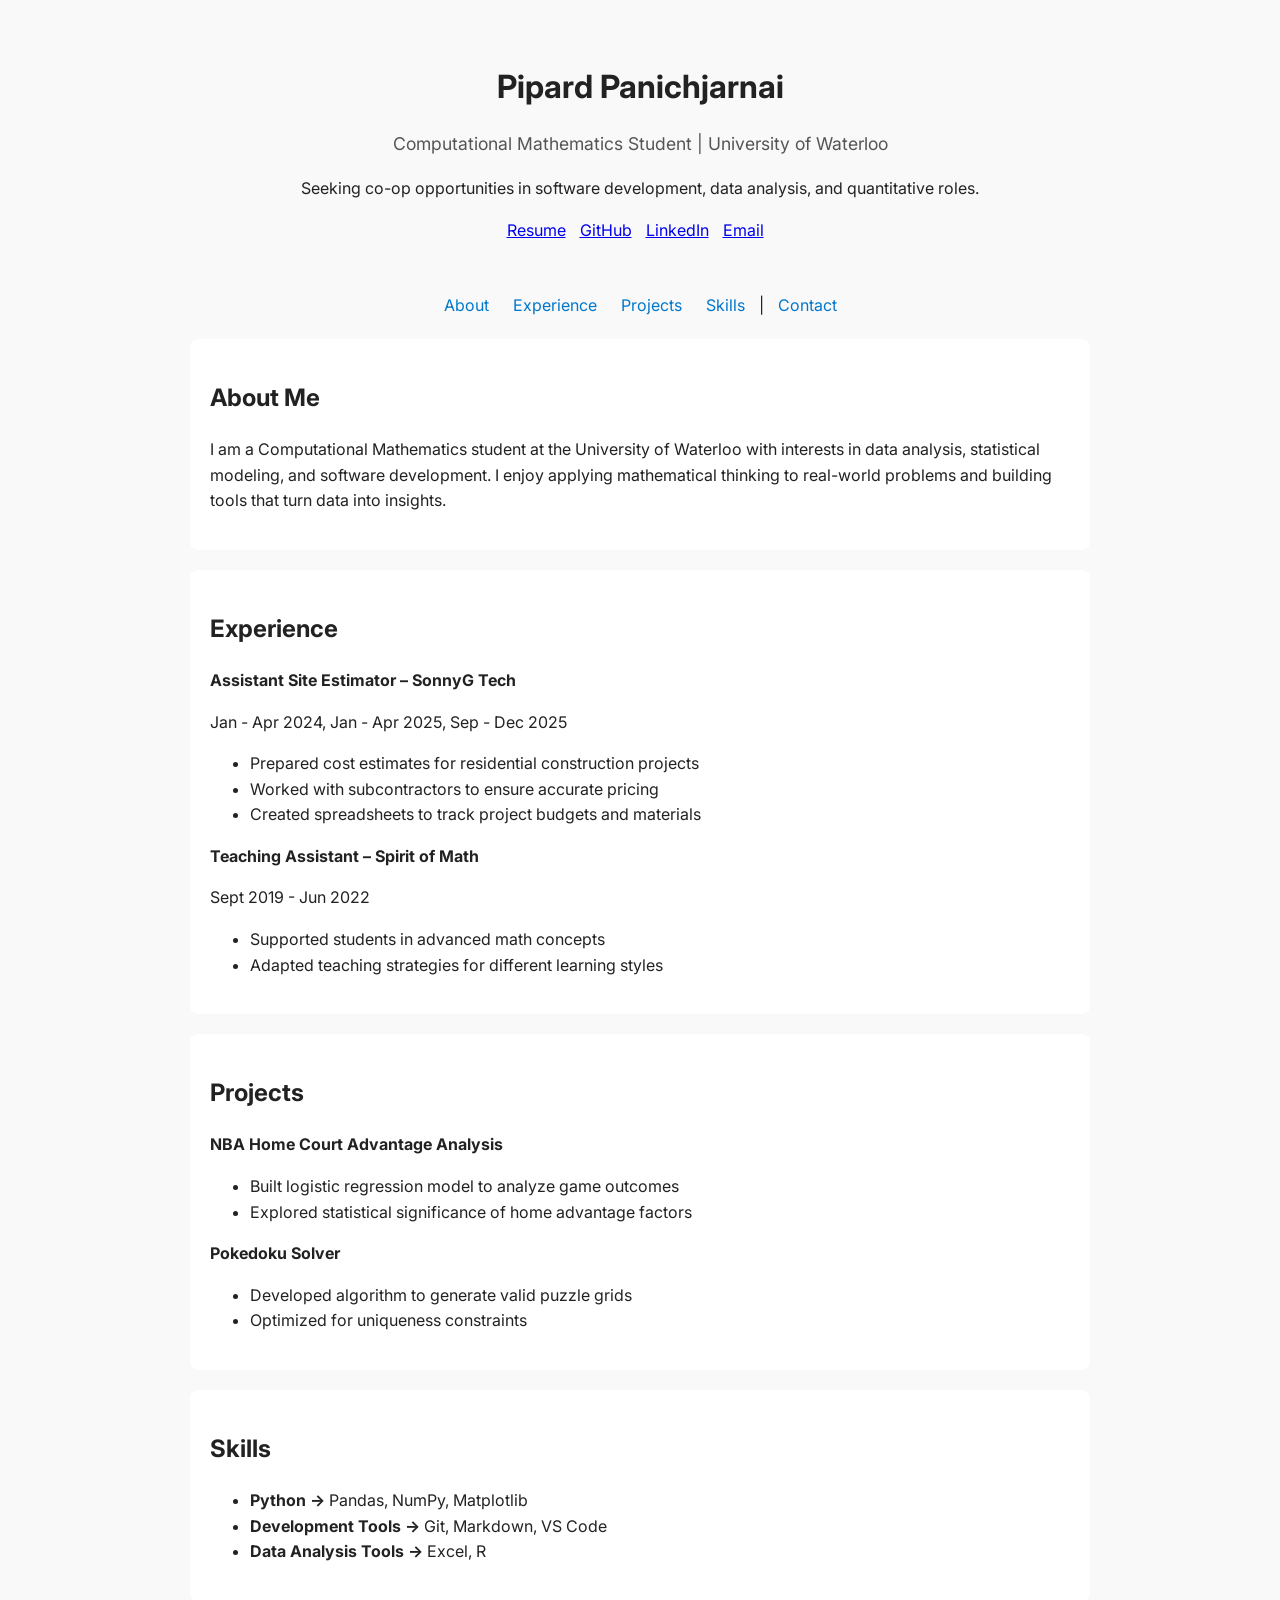
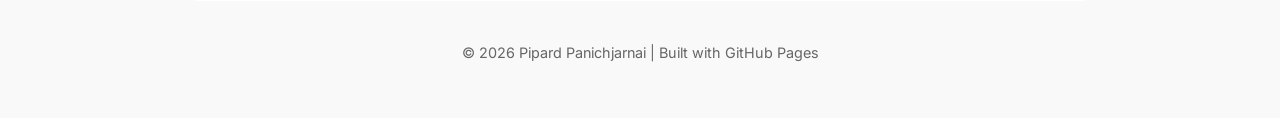
==== index.html @ 590bdc4e "Created contact.html, index.html and added resume.pdf for basic resume site setup" ====
<!doctype html>
<html lang="en">
  <head>
    <meta charset="UTF-8" />
    <meta name="viewport" content="width=device-width, initial-scale=1.0" />

    <title>Pipard Panichjarnai | Computational Mathematics Student</title>

    <meta
      name="description"
      content="Computational Mathematics student at the University of Waterloo seeking co-op opportunities in software, data analysis, and quantitative roles."
    />

    <link rel="stylesheet" href="https://fonts.googleapis.com/css?family=Inter">

    <style>
      body {
        font-family: "Inter", sans-serif, Arial, sans-serif;
        margin: 0;
        padding: 0;
        line-height: 1.6;
        color: #222;
        background-color: #f9f9f9;
      }

      .container {
        max-width: 900px;
        margin: auto;
        padding: 40px 20px;
      }

      header {
        text-align: center;
        padding-bottom: 30px;
      }

      h1 {
        margin-bottom: 5px;
      }

      .tagline {
        color: #555;
        font-size: 1.1rem;
      }

      nav {
        text-align: center;
        margin: 20px 0;
      }

      nav a {
        margin: 0 10px;
        text-decoration: none;
        color: #0077cc;
      }

      .card {
        background: white;
        padding: 20px;
        margin: 20px 0;
        border-radius: 8px;
      }

      .links a {
        display: inline-block;
        margin-right: 10px;
      }

      footer {
        text-align: center;
        margin-top: 40px;
        font-size: 0.9rem;
        color: #666;
      }
    </style>
  </head>

  <body>
    <div class="container">
      <header>
        <h1>Pipard Panichjarnai</h1>
        <p class="tagline">
          Computational Mathematics Student | University of Waterloo
        </p>
        <p>
          Seeking co-op opportunities in software development, data analysis,
          and quantitative roles.
        </p>

        <div class="links">
          <a href="resume.pdf" target="_blank">Resume</a>
          <a href="https://github.com/SunAirBison" target="_blank">GitHub</a>
          <a href="https://www.linkedin.com/in/pipard/" target="_blank">LinkedIn</a>
          <a href="mailto:ppanichj@uwaterloo.com">Email</a>
        </div>
      </header>

      <nav>
        <a href="#about">About</a>
        <a href="#experience">Experience</a>
        <a href="#projects">Projects</a>
        <a href="#skills">Skills</a>
        <span>|</span>
        <a href="contact.html">Contact</a>
      </nav>

      <section id="about" class="card">
        <h2>About Me</h2>
        <p>
          I am a Computational Mathematics student at the University of Waterloo
          with interests in data analysis, statistical modeling, and software
          development. I enjoy applying mathematical thinking to real-world
          problems and building tools that turn data into insights.
        </p>
      </section>

      <section id="experience" class="card">
        <h2>Experience</h2>

        <p><strong>Assistant Site Estimator – SonnyG Tech</strong></p>
        <p>Jan - Apr 2024, Jan - Apr 2025, Sep - Dec 2025<p>
        <ul>
          <li>Prepared cost estimates for residential construction projects</li>
          <li>Worked with subcontractors to ensure accurate pricing</li>
          <li>Created spreadsheets to track project budgets and materials</li>
        </ul>

        <p><strong>Teaching Assistant – Spirit of Math</strong></p>
        <p>Sept 2019 - Jun 2022<p>
        <ul>
          <li>Supported students in advanced math concepts</li>
          <li>Adapted teaching strategies for different learning styles</li>
        </ul>
      </section>

      <section id="projects" class="card">
        <h2>Projects</h2>

        <p><strong>NBA Home Court Advantage Analysis</strong></p>
        <ul>
          <li>Built logistic regression model to analyze game outcomes</li>
          <li>Explored statistical significance of home advantage factors</li>
        </ul>

        <p><strong>Pokedoku Solver</strong></p>
        <ul>
          <li>Developed algorithm to generate valid puzzle grids</li>
          <li>Optimized for uniqueness constraints</li>
        </ul>
      </section>

      <section id="skills" class="card">
        <h2>Skills</h2>
        <ul>
          <li><strong>Python → </strong>Pandas, NumPy, Matplotlib</li>
          <li><strong>Development Tools → </strong> Git, Markdown, VS Code</li>
          <li><strong>Data Analysis Tools → </strong> Excel, R</li>
        </ul>
      </section>

      <footer>
        <p>© 2026 Pipard Panichjarnai | Built with GitHub Pages</p>
      </footer>
    </div>
  </body>
</html>
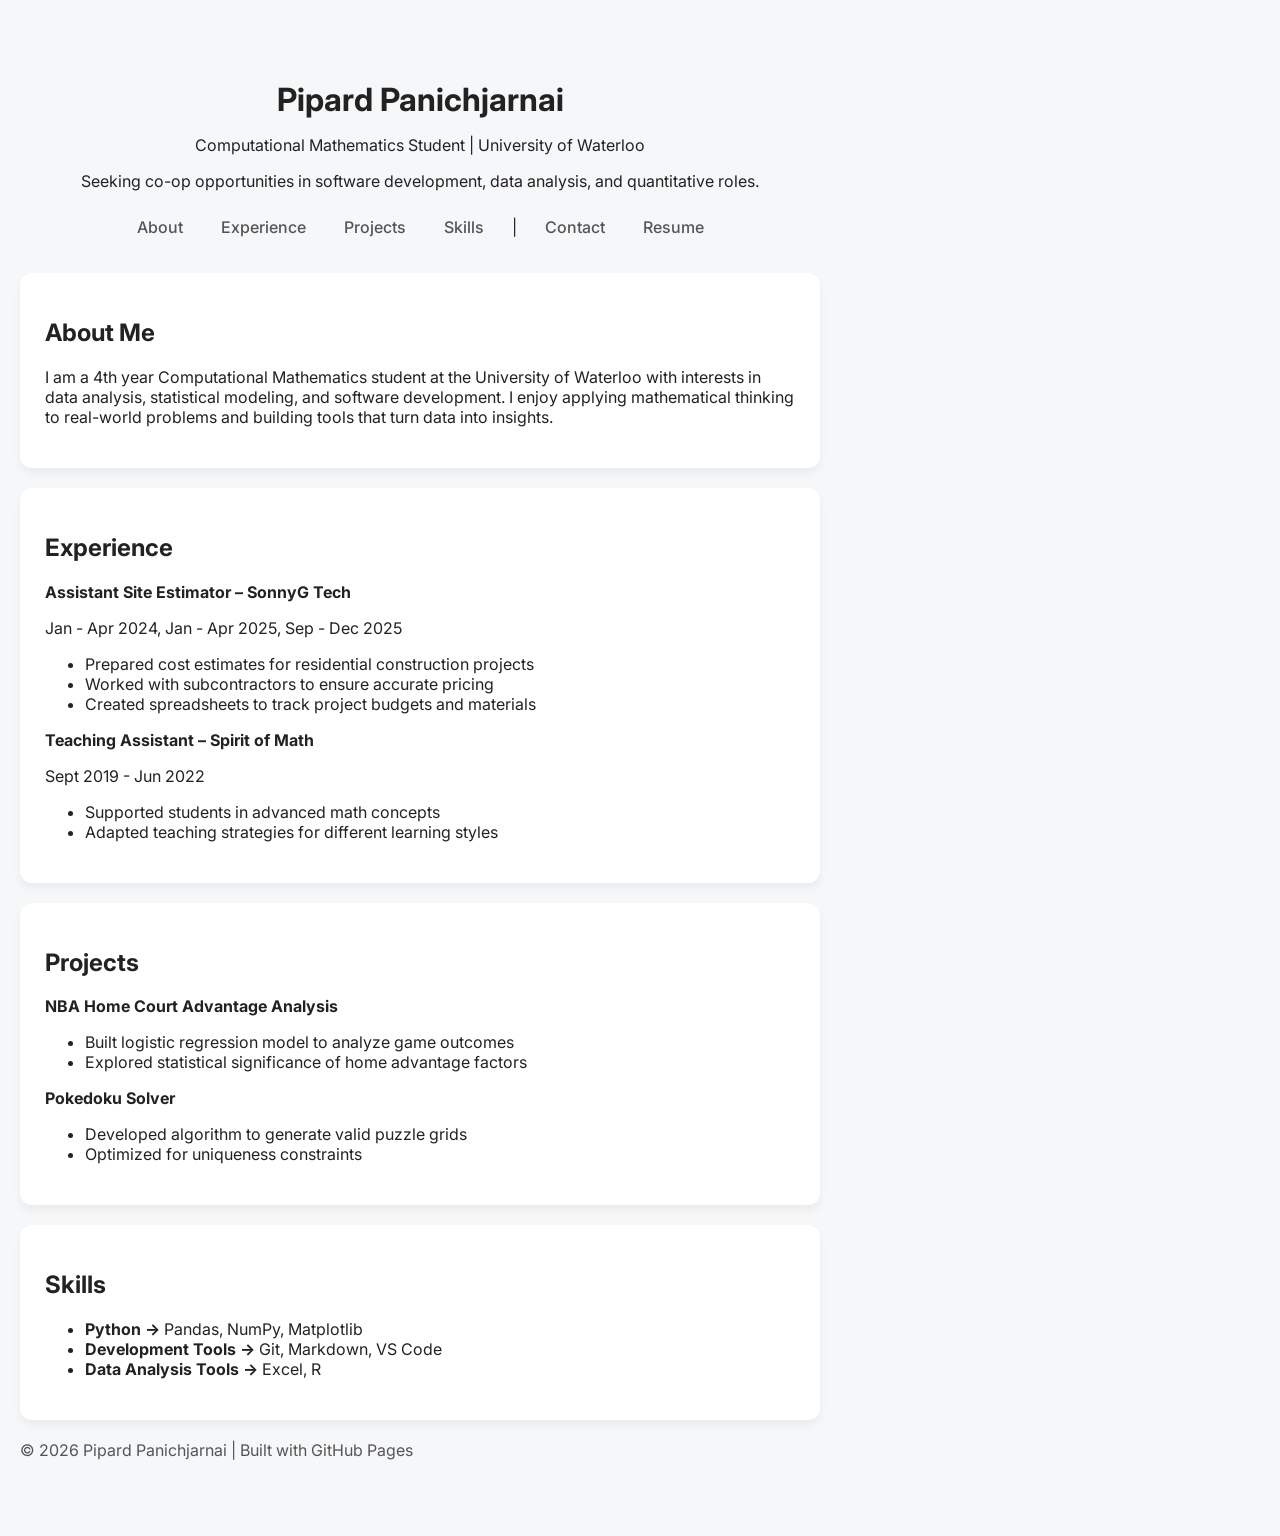
==== commit 4b1c6e00: "Move style to style.css, change formatting and added icons in contact.html" ====
--- a/index.html
+++ b/index.html
@@ -12,67 +12,8 @@
     />
 
     <link rel="stylesheet" href="https://fonts.googleapis.com/css?family=Inter">
+    <link rel="stylesheet" href="style.css">
 
-    <style>
-      body {
-        font-family: "Inter", sans-serif, Arial, sans-serif;
-        margin: 0;
-        padding: 0;
-        line-height: 1.6;
-        color: #222;
-        background-color: #f9f9f9;
-      }
-
-      .container {
-        max-width: 900px;
-        margin: auto;
-        padding: 40px 20px;
-      }
-
-      header {
-        text-align: center;
-        padding-bottom: 30px;
-      }
-
-      h1 {
-        margin-bottom: 5px;
-      }
-
-      .tagline {
-        color: #555;
-        font-size: 1.1rem;
-      }
-
-      nav {
-        text-align: center;
-        margin: 20px 0;
-      }
-
-      nav a {
-        margin: 0 10px;
-        text-decoration: none;
-        color: #0077cc;
-      }
-
-      .card {
-        background: white;
-        padding: 20px;
-        margin: 20px 0;
-        border-radius: 8px;
-      }
-
-      .links a {
-        display: inline-block;
-        margin-right: 10px;
-      }
-
-      footer {
-        text-align: center;
-        margin-top: 40px;
-        font-size: 0.9rem;
-        color: #666;
-      }
-    </style>
   </head>
 
   <body>
@@ -87,27 +28,22 @@
           and quantitative roles.
         </p>
 
-        <div class="links">
-          <a href="resume.pdf" target="_blank">Resume</a>
-          <a href="https://github.com/SunAirBison" target="_blank">GitHub</a>
-          <a href="https://www.linkedin.com/in/pipard/" target="_blank">LinkedIn</a>
-          <a href="mailto:ppanichj@uwaterloo.com">Email</a>
-        </div>
       </header>
 
-      <nav>
+      <div class="nav">
         <a href="#about">About</a>
         <a href="#experience">Experience</a>
         <a href="#projects">Projects</a>
         <a href="#skills">Skills</a>
         <span>|</span>
         <a href="contact.html">Contact</a>
-      </nav>
+        <a href="resume.pdf" target="_blank">Resume</a>
+      </div>
 
       <section id="about" class="card">
         <h2>About Me</h2>
         <p>
-          I am a Computational Mathematics student at the University of Waterloo
+          I am a 4th year Computational Mathematics student at the University of Waterloo
           with interests in data analysis, statistical modeling, and software
           development. I enjoy applying mathematical thinking to real-world
           problems and building tools that turn data into insights.
--- a/style.css
+++ b/style.css
@@ -0,0 +1,114 @@
+body {
+    font-family: "Inter", sans-serif;
+    margin: 0;
+    background: #f6f7f9;
+    color: #222;
+}
+
+.container {
+    max-width: 800px;
+    padding: 60px 20px;
+}
+
+h1 {
+    text-align: center;
+    margin: 0;
+    padding-top: 20px;
+}
+
+header {
+    text-align: center;
+    margin-bottom: 20px;
+}
+
+.subtitle {
+    text-align: center;
+    color: #666;
+    margin-bottom: 40px;
+}
+
+.links {
+    display: flex;
+    justify-content: center;
+    align-items: center;
+    gap: 18px;
+    flex-wrap: wrap;
+}
+
+
+.nav {
+    display: flex;
+    justify-content: center;
+    align-items: center;
+    gap: 18px;
+    margin-bottom: 30px;
+    flex-wrap: wrap;
+}
+
+.nav a, .links a {
+    color: #555;
+    text-decoration: none;
+    font-weight: 500;
+    padding: 6px 10px;
+    border-radius: 6px;
+    transition: 0.2s ease;
+}
+
+.nav a:hover, .links a:hover {
+    color: #0077cc;
+    background: rgba(0, 119, 204, 0.08);
+}
+
+.card {
+    background: white;
+    padding: 25px;
+    border-radius: 12px;
+    box-shadow: 0 5px 10px rgba(0, 0, 0, 0.05);
+    margin-bottom: 20px;
+}
+
+.row {
+    display: flex;
+    justify-content: space-between;
+    padding: 12px 0;
+    border-bottom: 1px solid #eee;
+}
+
+.row:last-child {
+    border-bottom: none;
+}
+
+.label {
+    font-weight: 600;
+}
+
+a {
+    color: #0077cc;
+    text-decoration: none;
+}
+
+a:hover {
+    text-decoration: underline;
+}
+
+.button {
+    display: inline-block;
+    padding: 10px 16px;
+    background: #0077cc;
+    color: white;
+    border-radius: 8px;
+    text-decoration: none;
+    font-weight: 500;
+}
+
+.button:hover {
+    background: #005fa3;
+}
+
+.center {
+    text-align: center;
+}
+
+footer {
+    color: #555;
+}
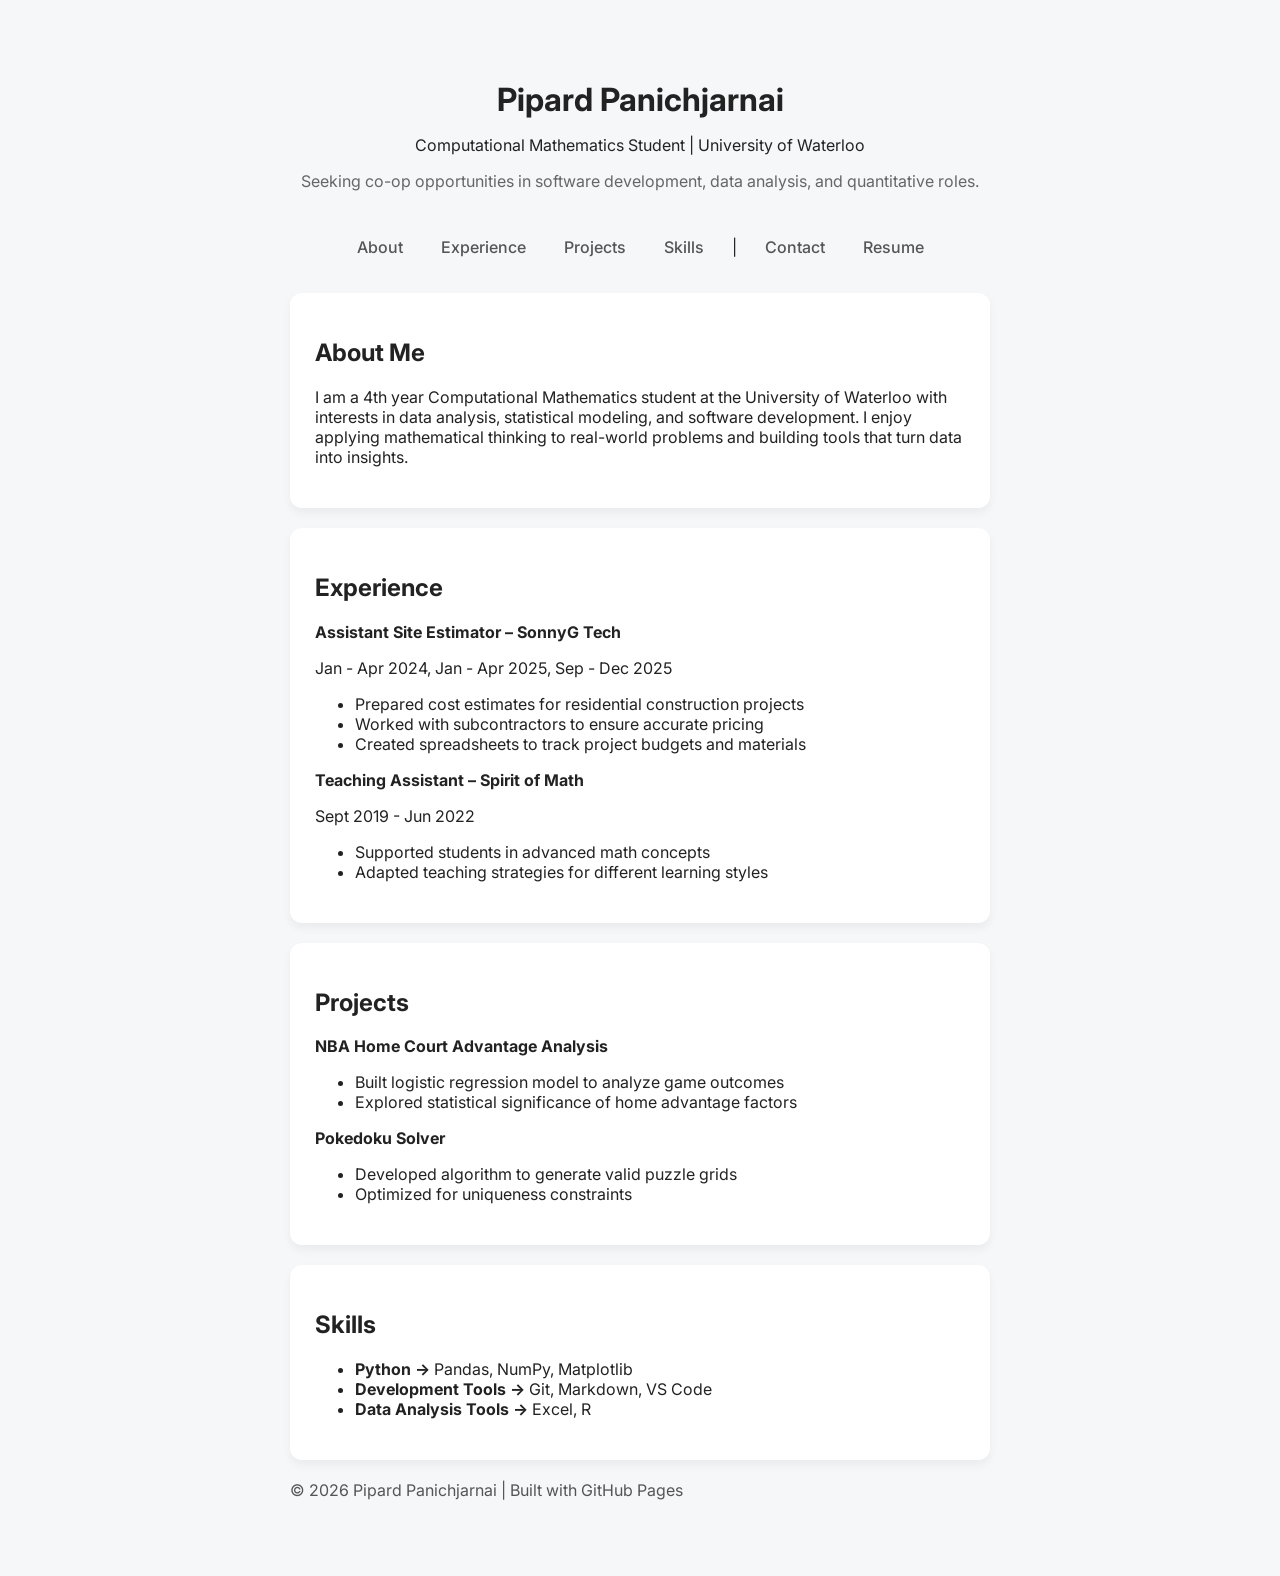
==== commit 60cd5d7f: "Small formatting changes" ====
--- a/index.html
+++ b/index.html
@@ -17,17 +17,18 @@
   </head>
 
   <body>
+
     <div class="container">
+
       <header>
         <h1>Pipard Panichjarnai</h1>
         <p class="tagline">
           Computational Mathematics Student | University of Waterloo
         </p>
-        <p>
+        <p class="subtitle">
           Seeking co-op opportunities in software development, data analysis,
           and quantitative roles.
         </p>
-
       </header>
 
       <div class="nav">
@@ -97,6 +98,9 @@
       <footer>
         <p>© 2026 Pipard Panichjarnai | Built with GitHub Pages</p>
       </footer>
+
     </div>
+  
   </body>
+
 </html>
--- a/style.css
+++ b/style.css
@@ -6,7 +6,8 @@
 }
 
 .container {
-    max-width: 800px;
+    max-width: 700px;
+    margin: 0 auto;
     padding: 60px 20px;
 }
 
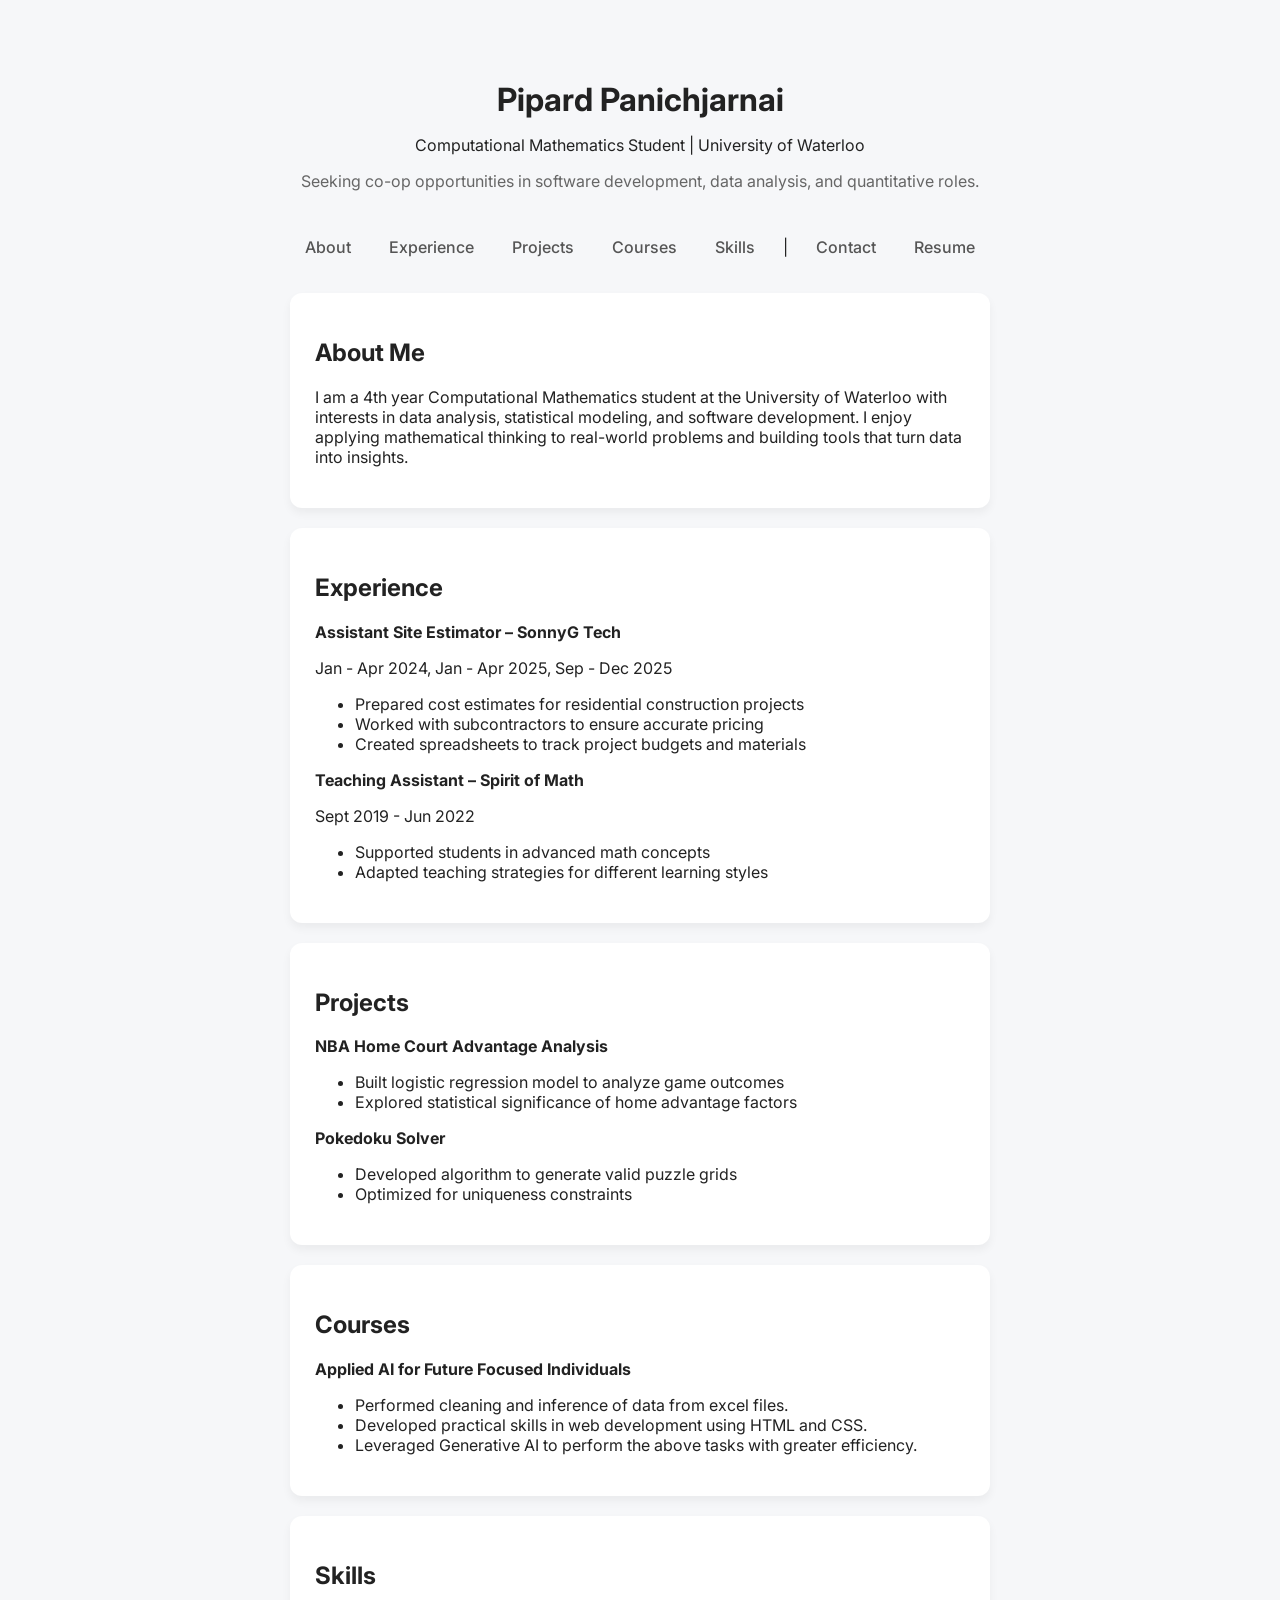
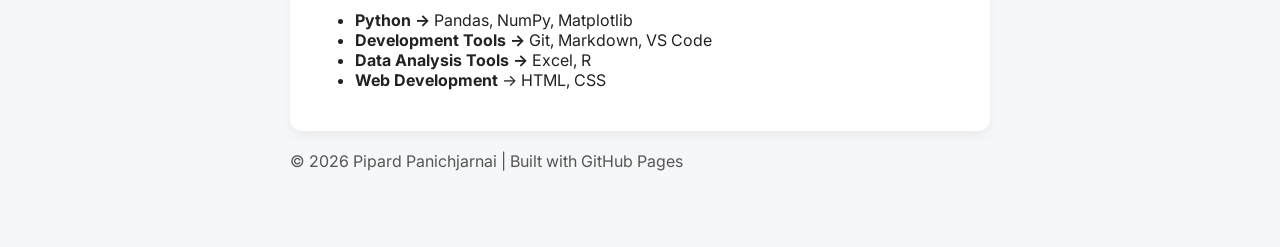
==== commit 2b761bc3: "Added courses section and changed resume link" ====
--- a/index.html
+++ b/index.html
@@ -35,10 +35,11 @@
         <a href="#about">About</a>
         <a href="#experience">Experience</a>
         <a href="#projects">Projects</a>
+        <a href="#courses">Courses</a>
         <a href="#skills">Skills</a>
         <span>|</span>
         <a href="contact.html">Contact</a>
-        <a href="resume.pdf" target="_blank">Resume</a>
+        <a href="https://docs.google.com/document/d/1WsnBZPn01o8PlfydeHqrPOsiD_IqjnIqppVKo4gT5wg/edit?usp=sharing" target="_blank">Resume</a>
       </div>
 
       <section id="about" class="card">
@@ -86,12 +87,24 @@
         </ul>
       </section>
 
+      <section id="courses", class="card">
+        <h2>Courses</h2>
+
+        <p><strong>Applied AI for Future Focused Individuals</strong></p>
+        <ul>
+          <li>Performed cleaning and inference of data from excel files.</li>
+          <li>Developed practical skills in web development using HTML and CSS.</li>
+          <li>Leveraged Generative AI to perform the above tasks with greater efficiency.</li> 
+        </ul>
+      </section>
+
       <section id="skills" class="card">
         <h2>Skills</h2>
         <ul>
           <li><strong>Python → </strong>Pandas, NumPy, Matplotlib</li>
           <li><strong>Development Tools → </strong> Git, Markdown, VS Code</li>
           <li><strong>Data Analysis Tools → </strong> Excel, R</li>
+          <li><strong>Web Development</strong> → HTML, CSS</lili>
         </ul>
       </section>
 
